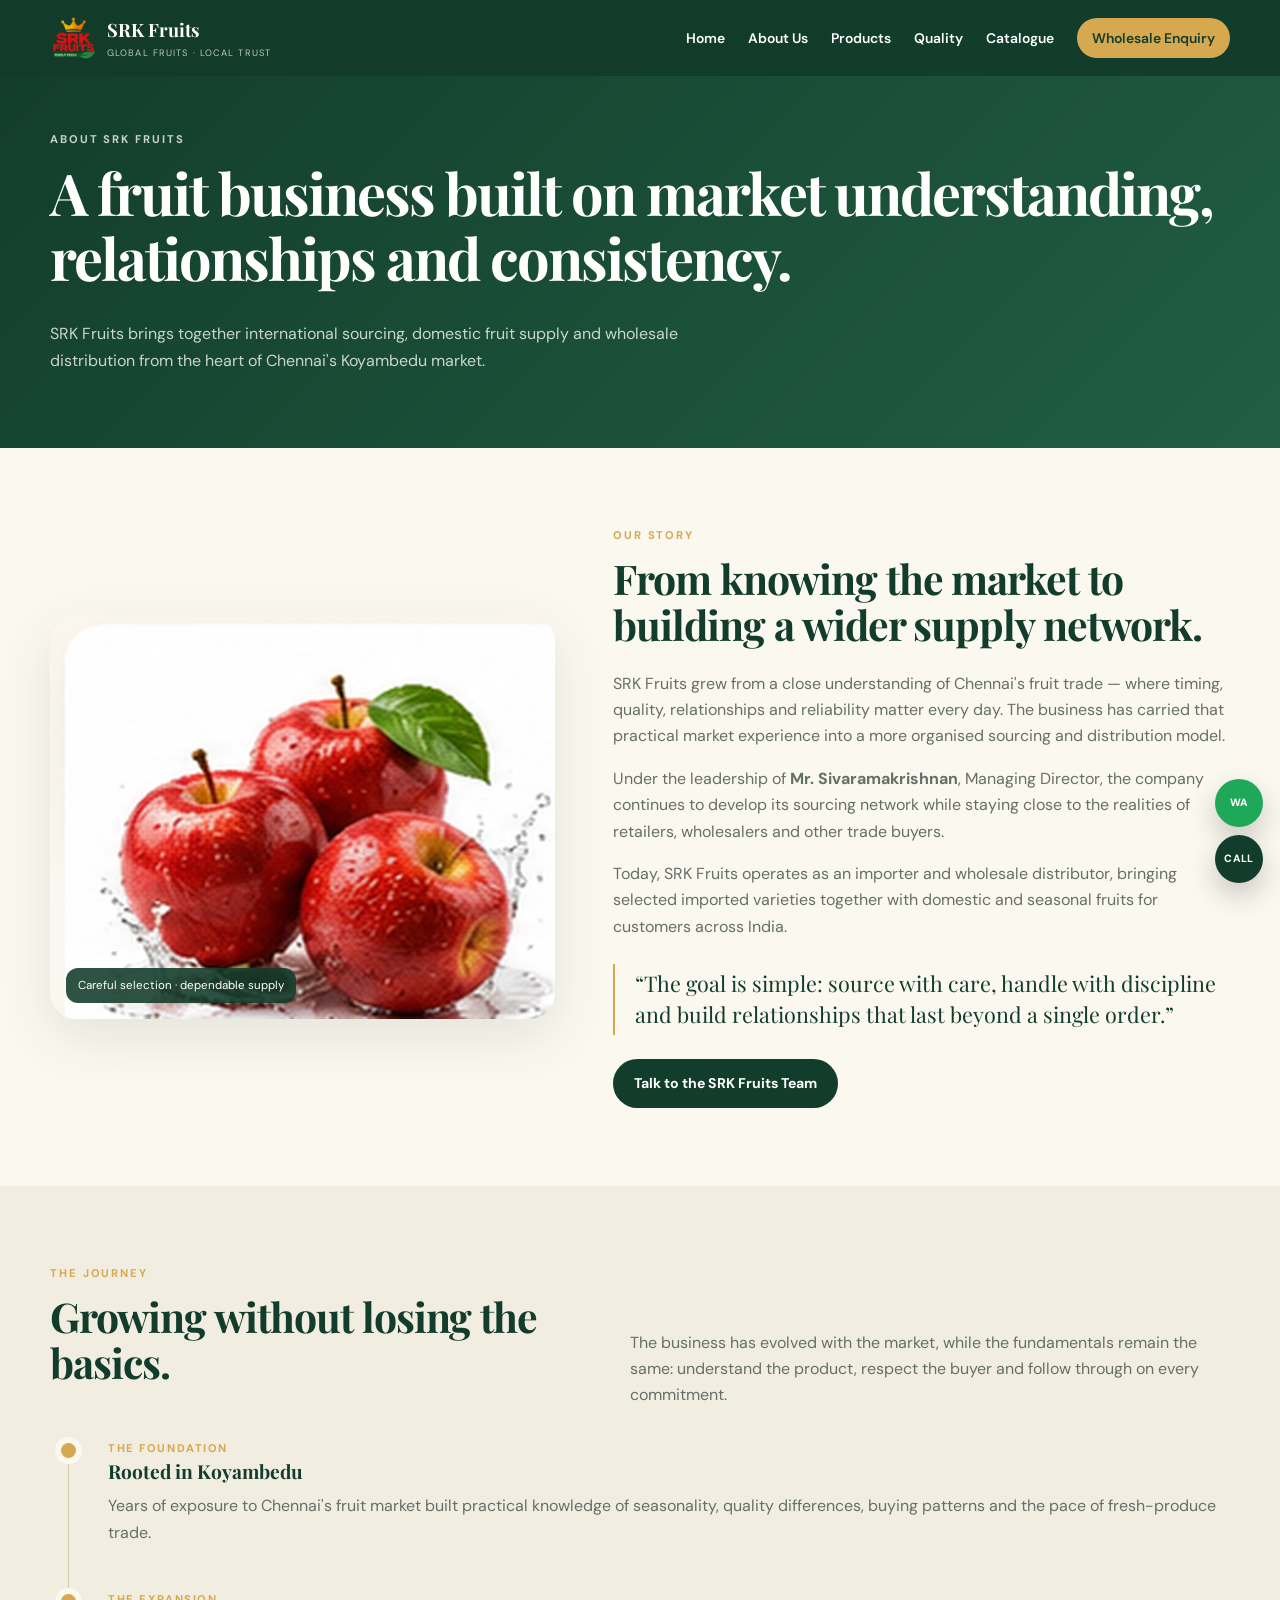
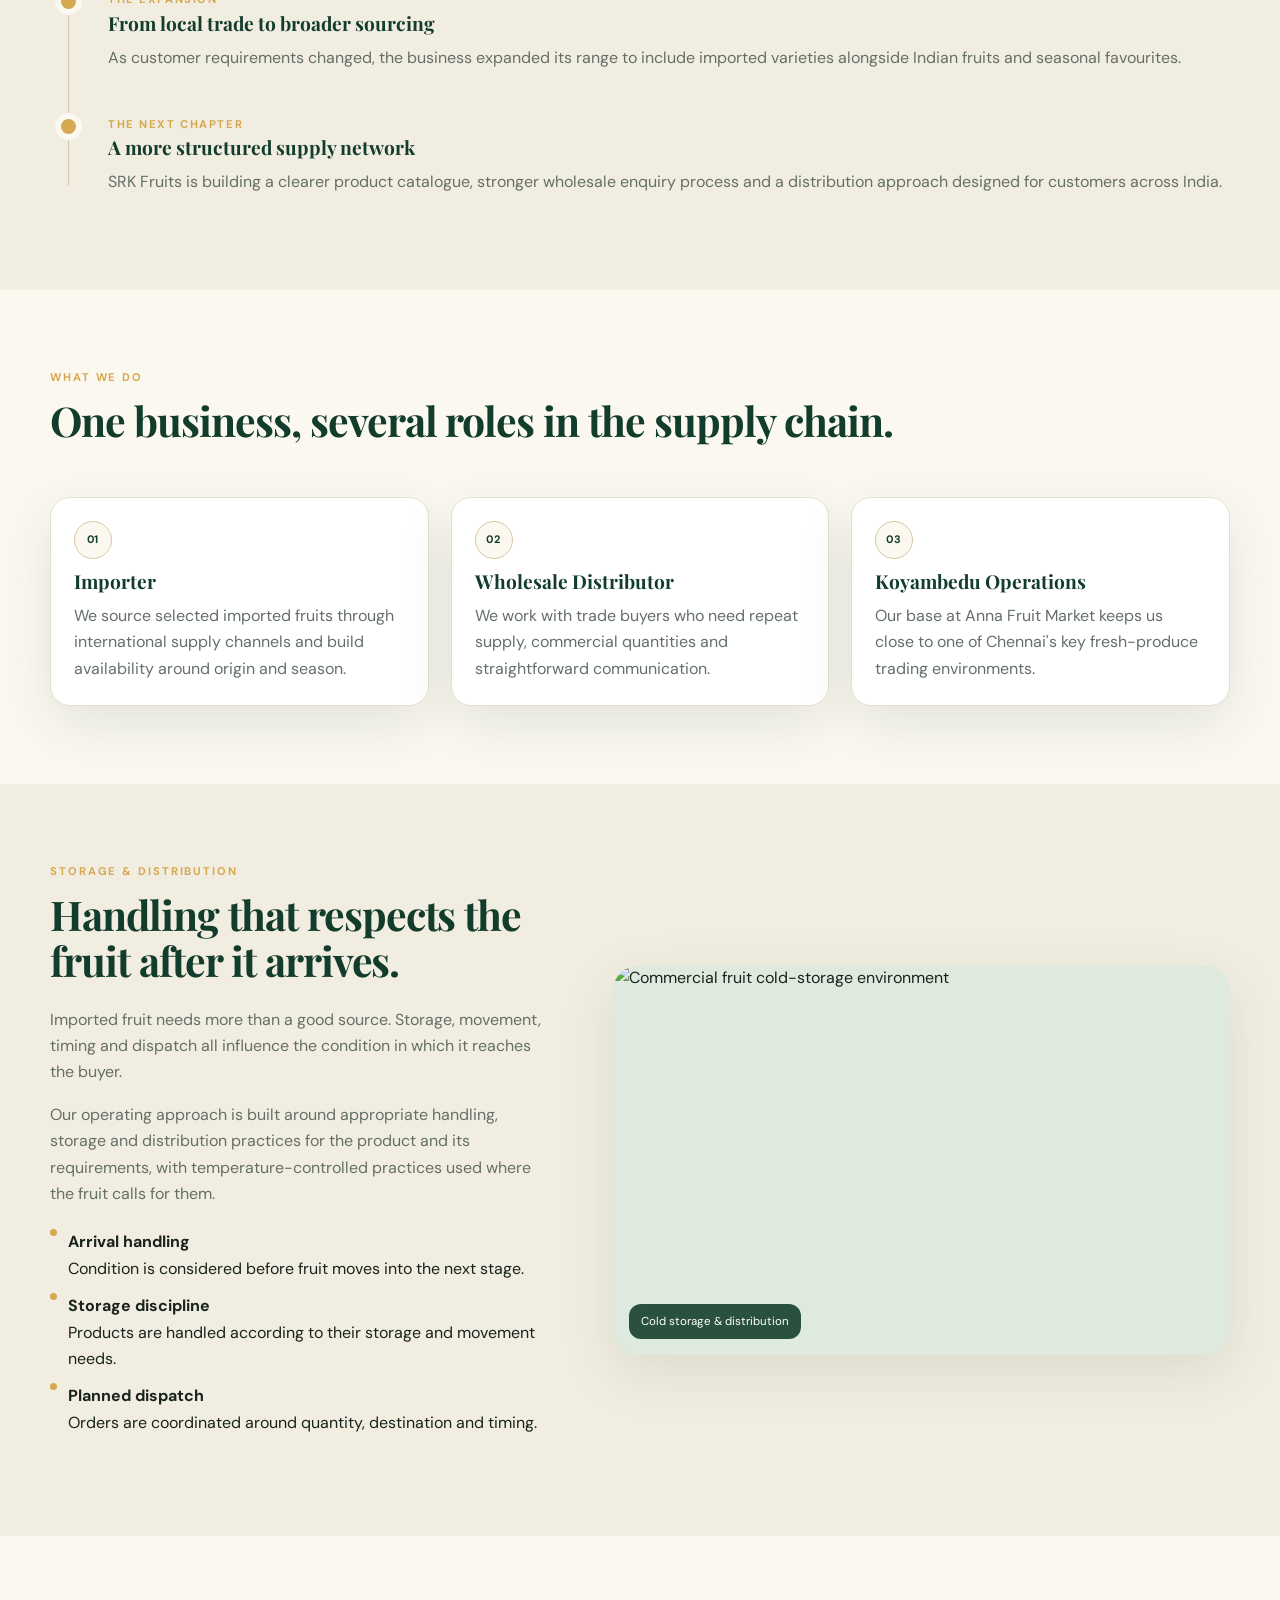
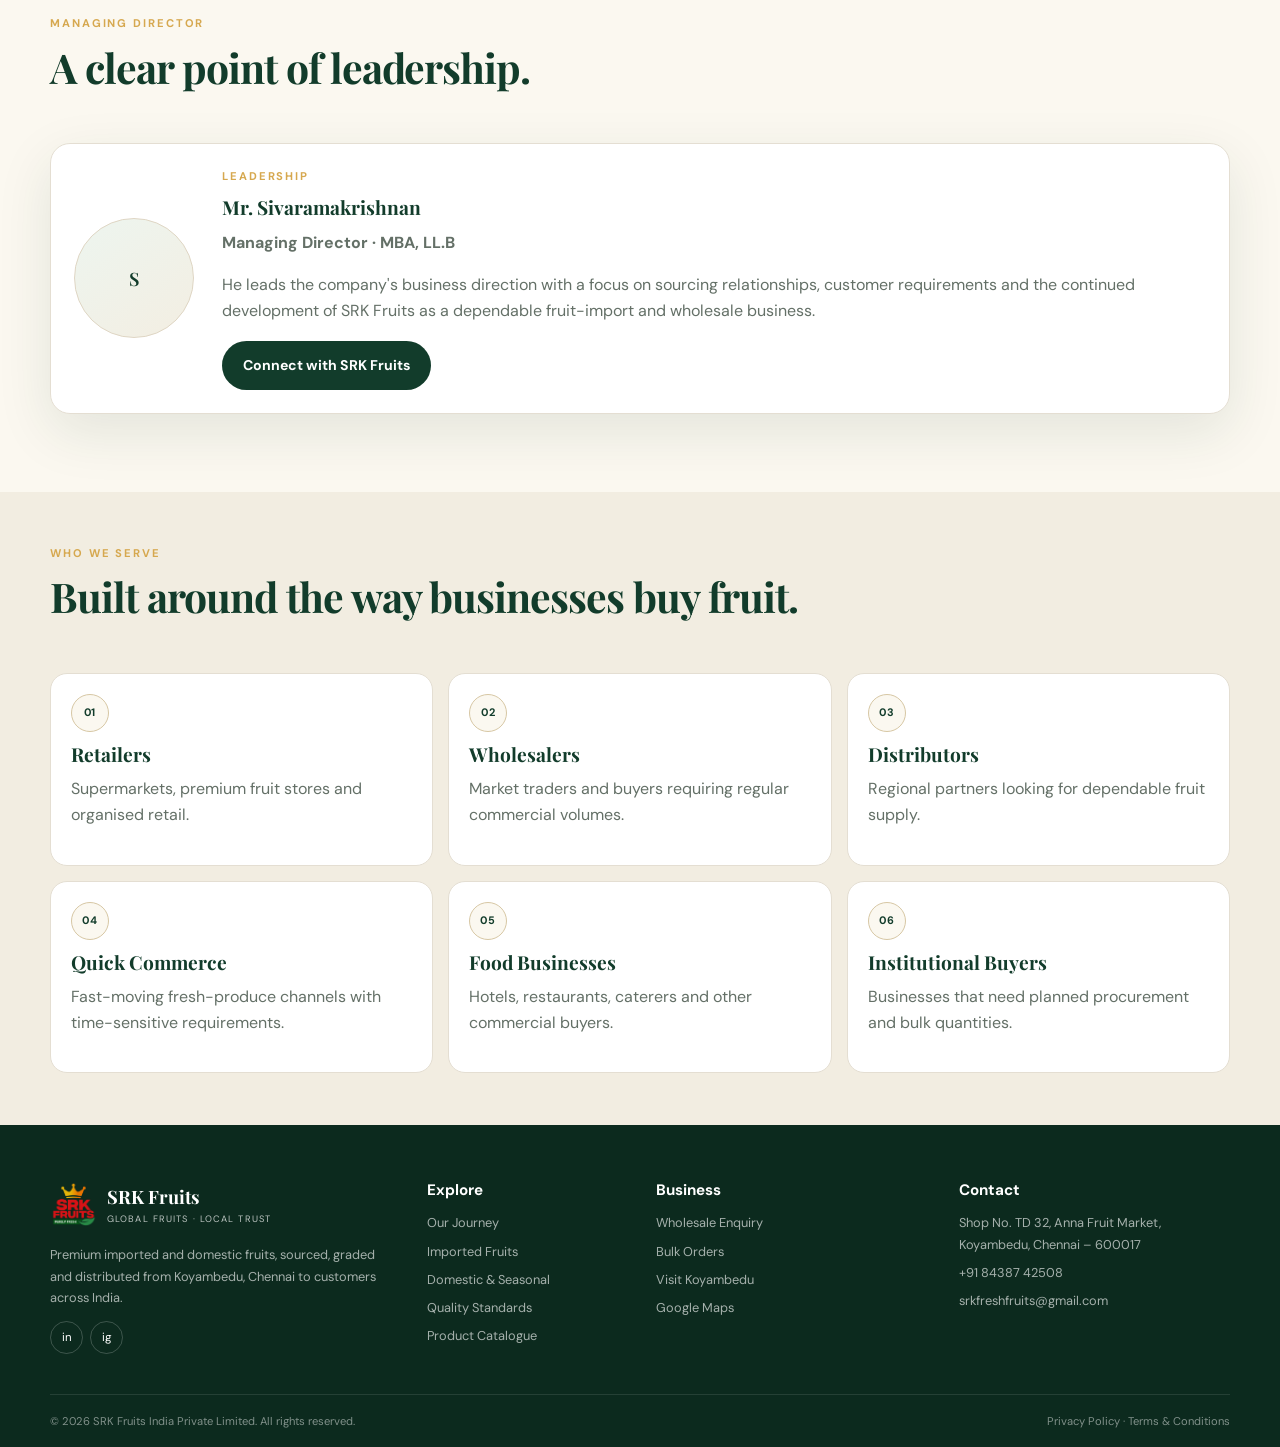
==== about.html @ 696b1a84 "inital commit" ====
<!doctype html><html lang="en"><head><meta charset="utf-8"><meta name="viewport" content="width=device-width,initial-scale=1"><title>About Us | SRK Fruits India</title><meta name="description" content="SRK Fruits India Private Limited — premium imported and domestic fruit importer and wholesale distributor from Koyambedu, Chennai."><link rel="stylesheet" href="css.css"></head><body>
<header class="header" id="header">
 <div class="container nav">
  <a class="logo" href="index.html"><img src="assets/srk_logo.png" alt="SRK Fruits India logo"><div><strong>SRK Fruits</strong><span>Global Fruits · Local Trust</span></div></a>
  <button class="menu" id="menu" aria-label="Open menu">MENU</button>
  <nav class="links" id="links">
   <a href="index.html">Home</a><a href="about.html">About Us</a><a href="products.html">Products</a><a href="quality.html">Quality</a><a href="catalogue.html">Catalogue</a><a href="contact.html" class="nav-cta">Wholesale Enquiry</a>
  </nav>
 </div>
</header>
<main>
<section class="page-hero"><div class="container"><p class="eyebrow">About SRK Fruits</p><h1>A fruit business built on market understanding, relationships and consistency.</h1><p class="lead">SRK Fruits brings together international sourcing, domestic fruit supply and wholesale distribution from the heart of Chennai's Koyambedu market.</p></div></section>

<section class="section"><div class="container feature">
 <div class="photo-panel reveal"><img src="assets/products/apples.png" alt="Premium apples selected for wholesale supply" loading="lazy"><div class="photo-caption">Careful selection · dependable supply</div></div>
 <div class="reveal"><p class="eyebrow">Our story</p><h2>From knowing the market to building a wider supply network.</h2>
  <p>SRK Fruits grew from a close understanding of Chennai's fruit trade — where timing, quality, relationships and reliability matter every day. The business has carried that practical market experience into a more organised sourcing and distribution model.</p>
  <p>Under the leadership of <strong>Mr. Sivaramakrishnan</strong>, Managing Director, the company continues to develop its sourcing network while staying close to the realities of retailers, wholesalers and other trade buyers.</p>
  <p>Today, SRK Fruits operates as an importer and wholesale distributor, bringing selected imported varieties together with domestic and seasonal fruits for customers across India.</p>
  <div class="quote">“The goal is simple: source with care, handle with discipline and build relationships that last beyond a single order.”</div>
  <a class="btn btn-dark" href="contact.html">Talk to the SRK Fruits Team</a>
 </div>
</div></section>

<section class="section alt"><div class="container">
 <div class="section-head"><div><p class="eyebrow">The journey</p><h2>Growing without losing the basics.</h2></div><p class="lead">The business has evolved with the market, while the fundamentals remain the same: understand the product, respect the buyer and follow through on every commitment.</p></div>
 <div class="journey">
  <div class="journey-item reveal"><span class="journey-dot"></span><div class="journey-year">The foundation</div><h3>Rooted in Koyambedu</h3><p>Years of exposure to Chennai's fruit market built practical knowledge of seasonality, quality differences, buying patterns and the pace of fresh-produce trade.</p></div>
  <div class="journey-item reveal"><span class="journey-dot"></span><div class="journey-year">The expansion</div><h3>From local trade to broader sourcing</h3><p>As customer requirements changed, the business expanded its range to include imported varieties alongside Indian fruits and seasonal favourites.</p></div>
  <div class="journey-item reveal"><span class="journey-dot"></span><div class="journey-year">The next chapter</div><h3>A more structured supply network</h3><p>SRK Fruits is building a clearer product catalogue, stronger wholesale enquiry process and a distribution approach designed for customers across India.</p></div>
 </div>
</div></section>

<section class="section"><div class="container">
 <div class="section-head"><div><p class="eyebrow">What we do</p><h2>One business, several roles in the supply chain.</h2></div></div>
 <div class="grid grid-3">
  <div class="card card-pad reveal"><div class="icon">01</div><h3>Importer</h3><p>We source selected imported fruits through international supply channels and build availability around origin and season.</p></div>
  <div class="card card-pad reveal"><div class="icon">02</div><h3>Wholesale Distributor</h3><p>We work with trade buyers who need repeat supply, commercial quantities and straightforward communication.</p></div>
  <div class="card card-pad reveal"><div class="icon">03</div><h3>Koyambedu Operations</h3><p>Our base at Anna Fruit Market keeps us close to one of Chennai's key fresh-produce trading environments.</p></div>
 </div>
</div></section>

<section class="section alt"><div class="container feature">
 <div class="reveal"><p class="eyebrow">Storage & distribution</p><h2>Handling that respects the fruit after it arrives.</h2>
  <p>Imported fruit needs more than a good source. Storage, movement, timing and dispatch all influence the condition in which it reaches the buyer.</p>
  <p>Our operating approach is built around appropriate handling, storage and distribution practices for the product and its requirements, with temperature-controlled practices used where the fruit calls for them.</p>
  <ul class="checks"><li><b></b><span><strong>Arrival handling</strong><br>Condition is considered before fruit moves into the next stage.</span></li><li><b></b><span><strong>Storage discipline</strong><br>Products are handled according to their storage and movement needs.</span></li><li><b></b><span><strong>Planned dispatch</strong><br>Orders are coordinated around quantity, destination and timing.</span></li></ul>
 </div>
 <div class="photo-panel reveal"><img src="https://www.poscosecha.com/foto/23443/Claves%20para%20la%20gesti%C3%B3n%20de%20cargas%20mixtas%20de%20fruta%20de%20invierno%20en%20poscosecha.png" alt="Commercial fruit cold-storage environment" loading="lazy"><div class="photo-caption">Cold storage & distribution</div></div>
</div></section>

<section class="section"><div class="container">
 <div class="section-head"><div><p class="eyebrow">Managing Director</p><h2>A clear point of leadership.</h2></div></div>
 <div class="card card-pad" style="display:grid;grid-template-columns:120px 1fr;gap:28px;align-items:center">
  <div style="width:120px;height:120px;border-radius:50%;background:linear-gradient(145deg,#edf5ef,#f3eee2);display:grid;place-items:center;color:var(--green);font:600 1.15rem 'Playfair Display';border:1px solid #dfd6c4">S</div>
  <div><p class="eyebrow">Leadership</p><h3>Mr. Sivaramakrishnan</h3><p><strong>Managing Director · MBA, LL.B</strong></p><p>He leads the company's business direction with a focus on sourcing relationships, customer requirements and the continued development of SRK Fruits as a dependable fruit-import and wholesale business.</p><a class="btn btn-dark" href="contact.html">Connect with SRK Fruits</a></div>
 </div>
 </div></section>

<section class="section compact alt"><div class="container"><div class="section-head"><div><p class="eyebrow">Who we serve</p><h2>Built around the way businesses buy fruit.</h2></div></div><div class="icon-grid"><div class="icon-card reveal"><div class="icon">01</div><h3>Retailers</h3><p>Supermarkets, premium fruit stores and organised retail.</p></div><div class="icon-card reveal"><div class="icon">02</div><h3>Wholesalers</h3><p>Market traders and buyers requiring regular commercial volumes.</p></div><div class="icon-card reveal"><div class="icon">03</div><h3>Distributors</h3><p>Regional partners looking for dependable fruit supply.</p></div><div class="icon-card reveal"><div class="icon">04</div><h3>Quick Commerce</h3><p>Fast-moving fresh-produce channels with time-sensitive requirements.</p></div><div class="icon-card reveal"><div class="icon">05</div><h3>Food Businesses</h3><p>Hotels, restaurants, caterers and other commercial buyers.</p></div><div class="icon-card reveal"><div class="icon">06</div><h3>Institutional Buyers</h3><p>Businesses that need planned procurement and bulk quantities.</p></div></div></div></section>
</main>
<footer class="footer">
 <div class="container">
  <div class="footer-grid">
   <div><a class="logo" href="index.html"><img src="assets/srk_logo.png" alt="SRK Fruits logo"><div><strong>SRK Fruits</strong><span>Global Fruits · Local Trust</span></div></a><p style="margin-top:16px">Premium imported and domestic fruits, sourced, graded and distributed from Koyambedu, Chennai to customers across India.</p><div class="social"><a href="https://www.linkedin.com/company/srk-fruits/" target="_blank" rel="noopener">in</a><a href="https://www.instagram.com/srkfreshfruits/" target="_blank" rel="noopener">ig</a></div></div>
   <div><h4>Explore</h4><ul><li><a href="about.html">Our Journey</a></li><li><a href="products.html">Imported Fruits</a></li><li><a href="products.html#domestic">Domestic & Seasonal</a></li><li><a href="quality.html">Quality Standards</a></li><li><a href="catalogue.html">Product Catalogue</a></li></ul></div>
   <div><h4>Business</h4><ul><li><a href="contact.html">Wholesale Enquiry</a></li><li><a href="contact.html#bulk">Bulk Orders</a></li><li><a href="contact.html#location">Visit Koyambedu</a></li><li><a href="https://www.google.com/maps?q=Shop+No.+TD+32,+Anna+Fruit+Market,+Koyambedu,+Chennai+600017" target="_blank" rel="noopener">Google Maps</a></li></ul></div>
   <div><h4>Contact</h4><ul><li>Shop No. TD 32, Anna Fruit Market,<br>Koyambedu, Chennai – 600017</li><li><a href="tel:+918438742508">+91 84387 42508</a></li><li><a href="mailto:srkfreshfruits@gmail.com">srkfreshfruits@gmail.com</a></li></ul></div>
  </div>
  <div class="footer-bottom"><span>© <span id="year"></span> SRK Fruits India Private Limited. All rights reserved.</span><span><a href="privacy.html">Privacy Policy</a> · <a href="terms.html">Terms & Conditions</a></span></div>
 </div>
</footer>
<div class="float-actions"><a class="float wa" href="https://wa.me/918438742508?text=Hello%20SRK%20Fruits%2C%20I%20would%20like%20to%20make%20a%20wholesale%20enquiry." target="_blank" rel="noopener" aria-label="WhatsApp">WA</a><a class="float call" href="tel:+918438742508" aria-label="Call">CALL</a></div>

<script>
const header=document.getElementById('header'); const menu=document.getElementById('menu'); const links=document.getElementById('links');
window.addEventListener('scroll',()=>header.classList.toggle('scrolled',scrollY>20),{passive:true});
menu?.addEventListener('click',()=>links.classList.toggle('open'));
document.querySelectorAll('.reveal').forEach(el=>{const o=new IntersectionObserver(es=>es.forEach(e=>{if(e.isIntersecting){e.target.classList.add('show');o.unobserve(e.target)}}),{threshold:.12});o.observe(el)});
document.getElementById('year').textContent=new Date().getFullYear();
</script>
</body></html>
---- css.css ----
@import url('https://fonts.googleapis.com/css2?family=DM+Sans:wght@400;500;600;700&family=Playfair+Display:wght@500;600;700&display=swap');

:root{
 --green:#123c2b;--green-2:#1d5b3f;--green-3:#2e7d58;--gold:#d6a84f;--gold-2:#f0cc7a;
 --cream:#fbf8f0;--cream-2:#f2ede1;--ink:#17231c;--muted:#647067;--white:#fff;--line:#e4ded2;
 --shadow:0 18px 55px rgba(18,60,43,.10);--radius:20px;--max:1180px
}
*{box-sizing:border-box}html{scroll-behavior:smooth}body{margin:0;background:var(--cream);color:var(--ink);font-family:"DM Sans",system-ui,sans-serif;line-height:1.65;overflow-x:hidden}
main{animation:pageIn .65s ease both}body:before{content:"";position:fixed;inset:0;pointer-events:none;opacity:.035;background-image:radial-gradient(#123c2b .6px,transparent .6px);background-size:16px 16px;z-index:-1}
img{max-width:100%;display:block}a{text-decoration:none;color:inherit}.container{width:min(var(--max),calc(100% - 40px));margin:auto}
/* Type is intentionally restrained for a more premium, editorial look. */
h1,h2,h3,h4{font-family:"Playfair Display",Georgia,serif;line-height:1.12;color:var(--green);margin:0 0 .55em}
h1{font-size:clamp(2.45rem,5vw,4.35rem);letter-spacing:-.035em}h2{font-size:clamp(1.85rem,3.2vw,2.65rem);letter-spacing:-.025em}h3{font-size:1.2rem}p{margin:.2em 0 1em;color:var(--muted)}
.eyebrow{text-transform:uppercase;letter-spacing:.17em;font-size:.7rem;font-weight:700;color:var(--gold);margin:0 0 .75rem}.section{padding:78px 0}.section.compact{padding:52px 0}.alt{background:var(--cream-2)}
.center{text-align:center}.lead{font-size:1rem;max-width:720px}.small{font-size:.84rem}.muted{color:var(--muted)}
.btn{display:inline-flex;align-items:center;justify-content:center;gap:8px;padding:12px 20px;border-radius:999px;font-weight:700;font-size:.88rem;border:1px solid transparent;transition:transform .25s ease,box-shadow .25s ease,background .25s ease}
.btn:hover{transform:translateY(-3px)}.btn-primary{background:var(--gold);color:#173423;box-shadow:0 12px 28px rgba(214,168,79,.2)}.btn-primary:hover{box-shadow:0 16px 32px rgba(214,168,79,.28)}.btn-dark{background:var(--green);color:#fff}.btn-outline{border-color:rgba(255,255,255,.45);color:#fff}.btn-light{background:#fff;color:var(--green);border-color:var(--line)}
.badge{display:inline-flex;align-items:center;padding:6px 10px;border-radius:999px;background:#edf5ef;color:var(--green-2);font-size:.72rem;font-weight:700}
/* Header */
.header{position:fixed;top:0;left:0;right:0;z-index:1000;background:rgba(18,60,43,.95);backdrop-filter:blur(12px);transition:background .3s,box-shadow .3s,transform .3s}.header.scrolled{background:rgba(251,248,240,.96);box-shadow:0 8px 28px rgba(0,0,0,.07)}
.nav{height:76px;display:flex;align-items:center;justify-content:space-between;gap:25px}.logo{display:flex;align-items:center;gap:9px;color:#fff}.header.scrolled .logo{color:var(--green)}.logo img{width:48px;height:48px;object-fit:contain}.logo strong{font-family:"Playfair Display";font-size:1.15rem}.logo span{display:block;font-size:.58rem;letter-spacing:.12em;text-transform:uppercase;opacity:.72}
.links{display:flex;align-items:center;gap:23px;color:#fff;font-weight:600;font-size:.87rem}.header.scrolled .links{color:var(--green)}.links a{position:relative}.links a:not(.nav-cta):after{content:"";position:absolute;left:0;right:100%;bottom:-6px;height:1.5px;background:var(--gold);transition:.25s}.links a:hover:after{right:0}.nav-cta{padding:9px 15px;border-radius:999px;background:var(--gold);color:var(--green)!important}
.menu{display:none;border:0;background:none;color:#fff;font:700 .7rem "DM Sans";letter-spacing:.12em;text-transform:uppercase;padding:8px}.header.scrolled .menu{color:var(--green)}
/* Hero */
.hero{position:relative;padding:145px 0 82px;background:linear-gradient(90deg,rgba(10,39,27,.97) 0%,rgba(10,39,27,.82) 48%,rgba(10,39,27,.38) 100%),url('https://p2.piqsels.com/preview/326/394/519/fruit-market-red-green-organic.jpg') center/cover no-repeat;min-height:610px;display:flex;align-items:center;overflow:hidden}
.hero:after{content:"";position:absolute;width:520px;height:520px;border:1px solid rgba(240,204,122,.18);border-radius:50%;right:-210px;bottom:-280px;animation:spinSlow 22s linear infinite}.hero .container{position:relative;z-index:1}.hero .eyebrow{color:var(--gold-2)}.hero h1{color:#fff;max-width:730px}.hero h1 em{color:var(--gold-2);font-style:normal}.hero p{color:rgba(255,255,255,.8);max-width:670px}.hero-actions{display:flex;gap:10px;flex-wrap:wrap;margin-top:24px}.hero-meta{display:flex;flex-wrap:wrap;gap:8px;margin-top:25px}.hero-meta span{padding:6px 10px;border:1px solid rgba(255,255,255,.18);border-radius:999px;color:#fff;font-size:.72rem}
/* Grids/cards */
.grid{display:grid;gap:22px}.grid-2{grid-template-columns:repeat(2,1fr)}.grid-3{grid-template-columns:repeat(3,1fr)}.grid-4{grid-template-columns:repeat(4,1fr)}
.card{background:#fff;border:1px solid var(--line);border-radius:var(--radius);box-shadow:var(--shadow);overflow:hidden;transition:transform .35s ease,box-shadow .35s ease}.card:hover{transform:translateY(-5px);box-shadow:0 24px 65px rgba(18,60,43,.14)}.card-pad{padding:23px}.card p:last-child{margin-bottom:0}
.section-head{display:flex;justify-content:space-between;align-items:end;gap:25px;margin-bottom:30px}.section-head .lead{margin:0;max-width:600px}
.stat-strip{background:#fff;border-bottom:1px solid var(--line)}.stats{display:grid;grid-template-columns:repeat(4,1fr);padding:23px 0}.stat{padding:7px 18px;text-align:center;border-right:1px solid var(--line)}.stat:last-child{border:0}.stat strong{display:block;font:600 1.65rem "Playfair Display";color:var(--green)}.stat span{font-size:.76rem;color:var(--muted)}
.feature{display:grid;grid-template-columns:.9fr 1.1fr;gap:58px;align-items:center}.photo-panel{min-height:390px;border-radius:26px;overflow:hidden;position:relative;background:#dfeadf;box-shadow:var(--shadow)}.photo-panel img{width:100%;height:100%;object-fit:cover;transition:transform .8s cubic-bezier(.2,.7,.2,1)}.photo-panel:hover img{transform:scale(1.045)}.photo-panel .photo-caption{position:absolute;bottom:16px;left:16px;background:rgba(18,60,43,.88);color:#fff;padding:8px 12px;border-radius:12px;font-size:.72rem}
.checks{display:grid;gap:11px;margin:22px 0;padding:0;list-style:none}.checks li{display:flex;gap:11px;align-items:flex-start}.checks b{width:7px;height:7px;border-radius:50%;background:var(--gold);display:block;flex:0 0 7px;margin-top:.55em;font-size:0}
.icon-grid{display:grid;grid-template-columns:repeat(3,1fr);gap:15px}.icon-card{padding:20px;border:1px solid var(--line);border-radius:17px;background:#fff;transition:transform .3s,box-shadow .3s,border-color .3s}.icon-card:hover{transform:translateY(-5px);box-shadow:var(--shadow);border-color:#d7c7a4}.icon{width:38px;height:38px;border-radius:50%;border:1px solid #d7c7a4;background:#fbf8f0;display:grid;place-items:center;color:var(--green);font-size:.68rem;font-weight:700;letter-spacing:.08em;margin-bottom:12px}
.split-band{background:var(--green);color:#fff}.split-band h2{color:#fff}.split-band p{color:rgba(255,255,255,.75)}
/* Products */
.product-card{background:#fff;border:1px solid var(--line);border-radius:18px;overflow:hidden;transition:transform .35s,box-shadow .35s}.product-card:hover{transform:translateY(-6px);box-shadow:var(--shadow)}.product-img{height:205px;background:#f7f3e8;display:grid;place-items:center;position:relative;overflow:hidden}.product-img img{width:100%;height:100%;object-fit:cover;transition:transform .7s}.product-card:hover .product-img img{transform:scale(1.05)}.origin{position:absolute;top:11px;left:11px;background:rgba(18,60,43,.92);color:#fff;border-radius:999px;padding:5px 8px;font-size:.65rem;font-weight:700}.product-body{padding:16px}.product-body h3{font-size:1.08rem;margin-bottom:4px}.product-meta{display:flex;justify-content:space-between;gap:10px;font-size:.72rem;color:var(--muted);margin:7px 0 12px}.filters{display:flex;gap:8px;flex-wrap:wrap;margin-bottom:22px}.filter{border:1px solid var(--line);background:#fff;border-radius:999px;padding:7px 12px;cursor:pointer;font:600 .75rem "DM Sans";color:var(--green);transition:.2s}.filter.active{background:var(--green);color:#fff;border-color:var(--green)}
.country{padding:22px;border-radius:17px;background:#fff;border:1px solid var(--line);text-align:center}.country strong{display:block;color:var(--green);font-size:.98rem}.country span{font-size:.74rem;color:var(--muted)}
.process{display:grid;grid-template-columns:repeat(5,1fr);gap:10px}.step{padding:18px;background:#fff;border:1px solid var(--line);border-radius:17px;position:relative}.step i{display:grid;place-items:center;width:31px;height:31px;border-radius:50%;background:var(--green);color:#fff;font-style:normal;font-weight:700;font-size:.72rem;margin-bottom:11px}
/* About timeline */
.journey{position:relative;margin-top:20px}.journey:before{content:"";position:absolute;left:18px;top:10px;bottom:10px;width:1px;background:#d8c9aa}.journey-item{position:relative;padding:0 0 28px 58px}.journey-item:last-child{padding-bottom:0}.journey-dot{position:absolute;left:11px;top:4px;width:15px;height:15px;border-radius:50%;background:var(--gold);box-shadow:0 0 0 6px var(--cream)}.journey-year{font-size:.7rem;letter-spacing:.14em;text-transform:uppercase;color:var(--gold);font-weight:700;margin-bottom:4px}.quote{border-left:2px solid var(--gold);padding:4px 0 4px 20px;margin:24px 0;font-family:"Playfair Display";font-size:1.35rem;line-height:1.45;color:var(--green)}
/* Forms/contact */
.page-hero{padding:130px 0 58px;background:linear-gradient(135deg,#123c2b,#215e42);color:#fff}.page-hero h1{color:#fff;font-size:clamp(2.35rem,4.5vw,3.8rem)}.page-hero p{color:rgba(255,255,255,.77);max-width:680px}.contact-grid{display:grid;grid-template-columns:.8fr 1.2fr;gap:26px}.contact-list{display:grid;gap:12px}.contact-item{padding:17px;border:1px solid var(--line);background:#fff;border-radius:15px}.contact-item b{display:block;color:var(--green);margin-bottom:3px}.form{background:#fff;border:1px solid var(--line);border-radius:22px;padding:25px;box-shadow:var(--shadow)}label{font-size:.76rem;font-weight:700;color:var(--green);display:block;margin-bottom:5px}input,select,textarea{width:100%;padding:12px 13px;border:1px solid #d8d4c9;border-radius:11px;background:#fff;font:inherit;outline:none}input:focus,select:focus,textarea:focus{border-color:var(--green-2);box-shadow:0 0 0 3px rgba(46,125,88,.1)}.field{margin-bottom:14px}.form-row{display:grid;grid-template-columns:1fr 1fr;gap:13px}.map{border:0;width:100%;height:370px;border-radius:20px;display:block}
/* Footer */
.footer{background:#0c2a1e;color:#fff;padding:55px 0 0}.footer-grid{display:grid;grid-template-columns:1.4fr .8fr 1.1fr 1.1fr;gap:32px}.footer h4{color:#fff;font:700 .95rem "DM Sans";margin-bottom:12px}.footer p,.footer li{color:rgba(255,255,255,.63);font-size:.8rem}.footer ul{list-style:none;padding:0;margin:0;display:grid;gap:7px}.footer a:hover{color:var(--gold-2)}.footer-bottom{margin-top:40px;padding:17px 0;border-top:1px solid rgba(255,255,255,.1);display:flex;justify-content:space-between;gap:15px;font-size:.7rem;color:rgba(255,255,255,.48)}.social{display:flex;gap:7px}.social a{width:33px;height:33px;border:1px solid rgba(255,255,255,.2);border-radius:50%;display:grid;place-items:center;font-size:.72rem}
.float-actions{position:fixed;right:17px;bottom:17px;z-index:900;display:grid;gap:8px}.float{width:48px;height:48px;border-radius:50%;display:grid;place-items:center;color:#fff;box-shadow:0 12px 28px rgba(0,0,0,.2);font-weight:800;font-size:.66rem;letter-spacing:.04em;transition:transform .25s}.float:hover{transform:translateY(-3px)}.wa{background:#20a85a}.call{background:var(--green)}
.notice{padding:12px 15px;border-radius:12px;background:#fff8e6;border:1px solid #efd99f;color:#6c5520;font-size:.82rem}
/* Animation system */
.reveal{opacity:0;transform:translateY(22px);transition:opacity .7s ease,transform .7s cubic-bezier(.2,.7,.2,1)}.reveal.show{opacity:1;transform:none}.reveal:nth-child(2){transition-delay:.08s}.reveal:nth-child(3){transition-delay:.16s}.reveal:nth-child(4){transition-delay:.24s}
.float-in{animation:floatIn 1s cubic-bezier(.2,.8,.2,1) both}.pulse-soft{animation:pulseSoft 3.5s ease-in-out infinite}.shine{position:relative;overflow:hidden}.shine:after{content:"";position:absolute;inset:-40% -20%;background:linear-gradient(100deg,transparent 40%,rgba(255,255,255,.16) 50%,transparent 60%);transform:translateX(-120%);animation:shine 5s ease-in-out infinite}
@keyframes pageIn{from{opacity:0}to{opacity:1}}@keyframes floatIn{from{opacity:0;transform:translateY(25px)}to{opacity:1;transform:none}}@keyframes pulseSoft{0%,100%{box-shadow:0 0 0 0 rgba(214,168,79,.18)}50%{box-shadow:0 0 0 10px rgba(214,168,79,0)}}@keyframes shine{0%,55%{transform:translateX(-120%)}75%,100%{transform:translateX(120%)}}@keyframes spinSlow{to{transform:rotate(360deg)}}
@media(max-width:900px){.links{position:absolute;top:76px;left:0;right:0;background:var(--green);display:none;flex-direction:column;align-items:stretch;padding:17px}.links.open{display:flex}.links a{padding:9px 14px}.menu{display:block}.stats,.grid-4{grid-template-columns:repeat(2,1fr)}.feature,.contact-grid{grid-template-columns:1fr}.icon-grid,.grid-3{grid-template-columns:repeat(2,1fr)}.process{grid-template-columns:repeat(2,1fr)}}
@media(max-width:600px){.container{width:min(var(--max),calc(100% - 28px))}.section{padding:58px 0}.hero{padding:125px 0 68px;min-height:650px;background-position:62% center}.hero-actions .btn{width:100%}.stats,.grid-2,.grid-3,.icon-grid,.form-row,.footer-grid,.process{grid-template-columns:1fr}.stat{border-right:0;border-bottom:1px solid var(--line);padding:14px}.stat:last-child{border-bottom:0}.section-head{display:block}.photo-panel{min-height:300px}.footer-bottom{display:block}.footer-bottom>*{display:block;margin-bottom:7px}.map{height:300px}.page-hero{padding-top:115px}}
@media(prefers-reduced-motion:reduce){*,*:before,*:after{animation:none!important;transition:none!important;scroll-behavior:auto!important}}
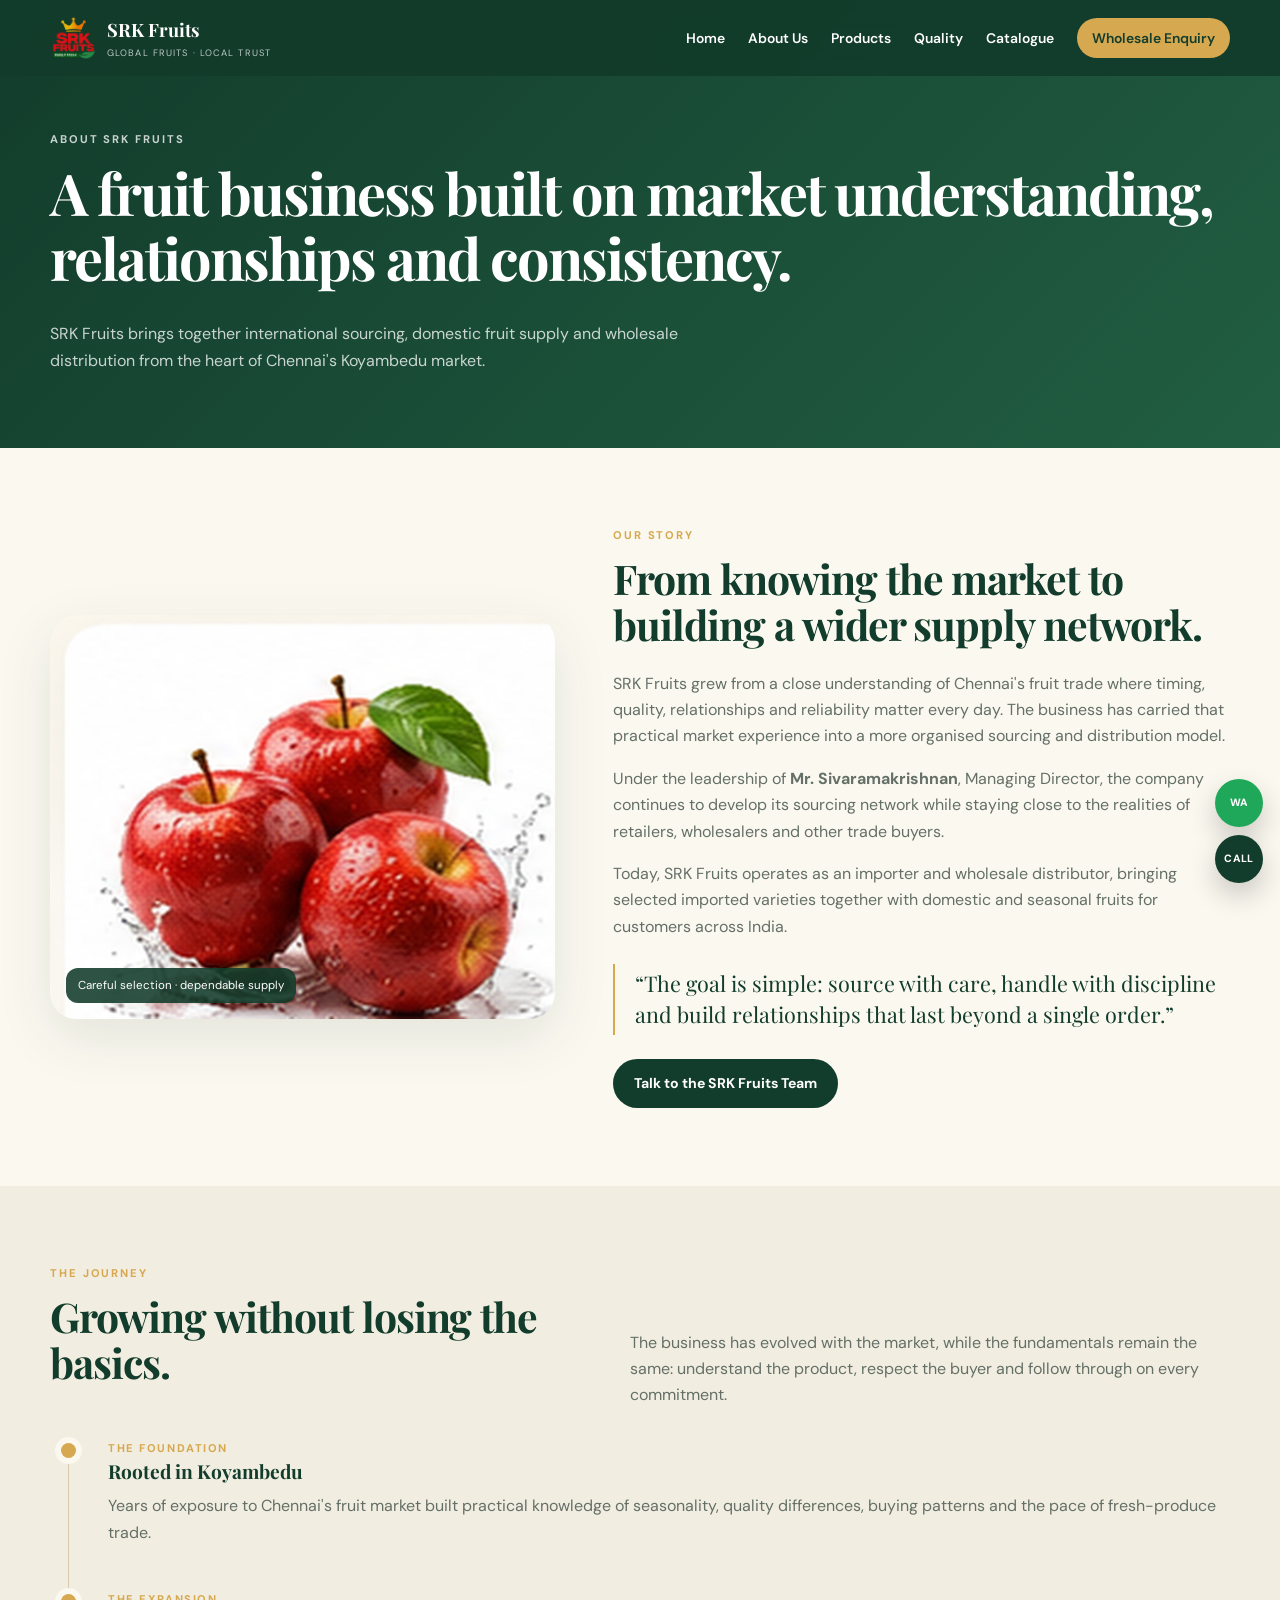
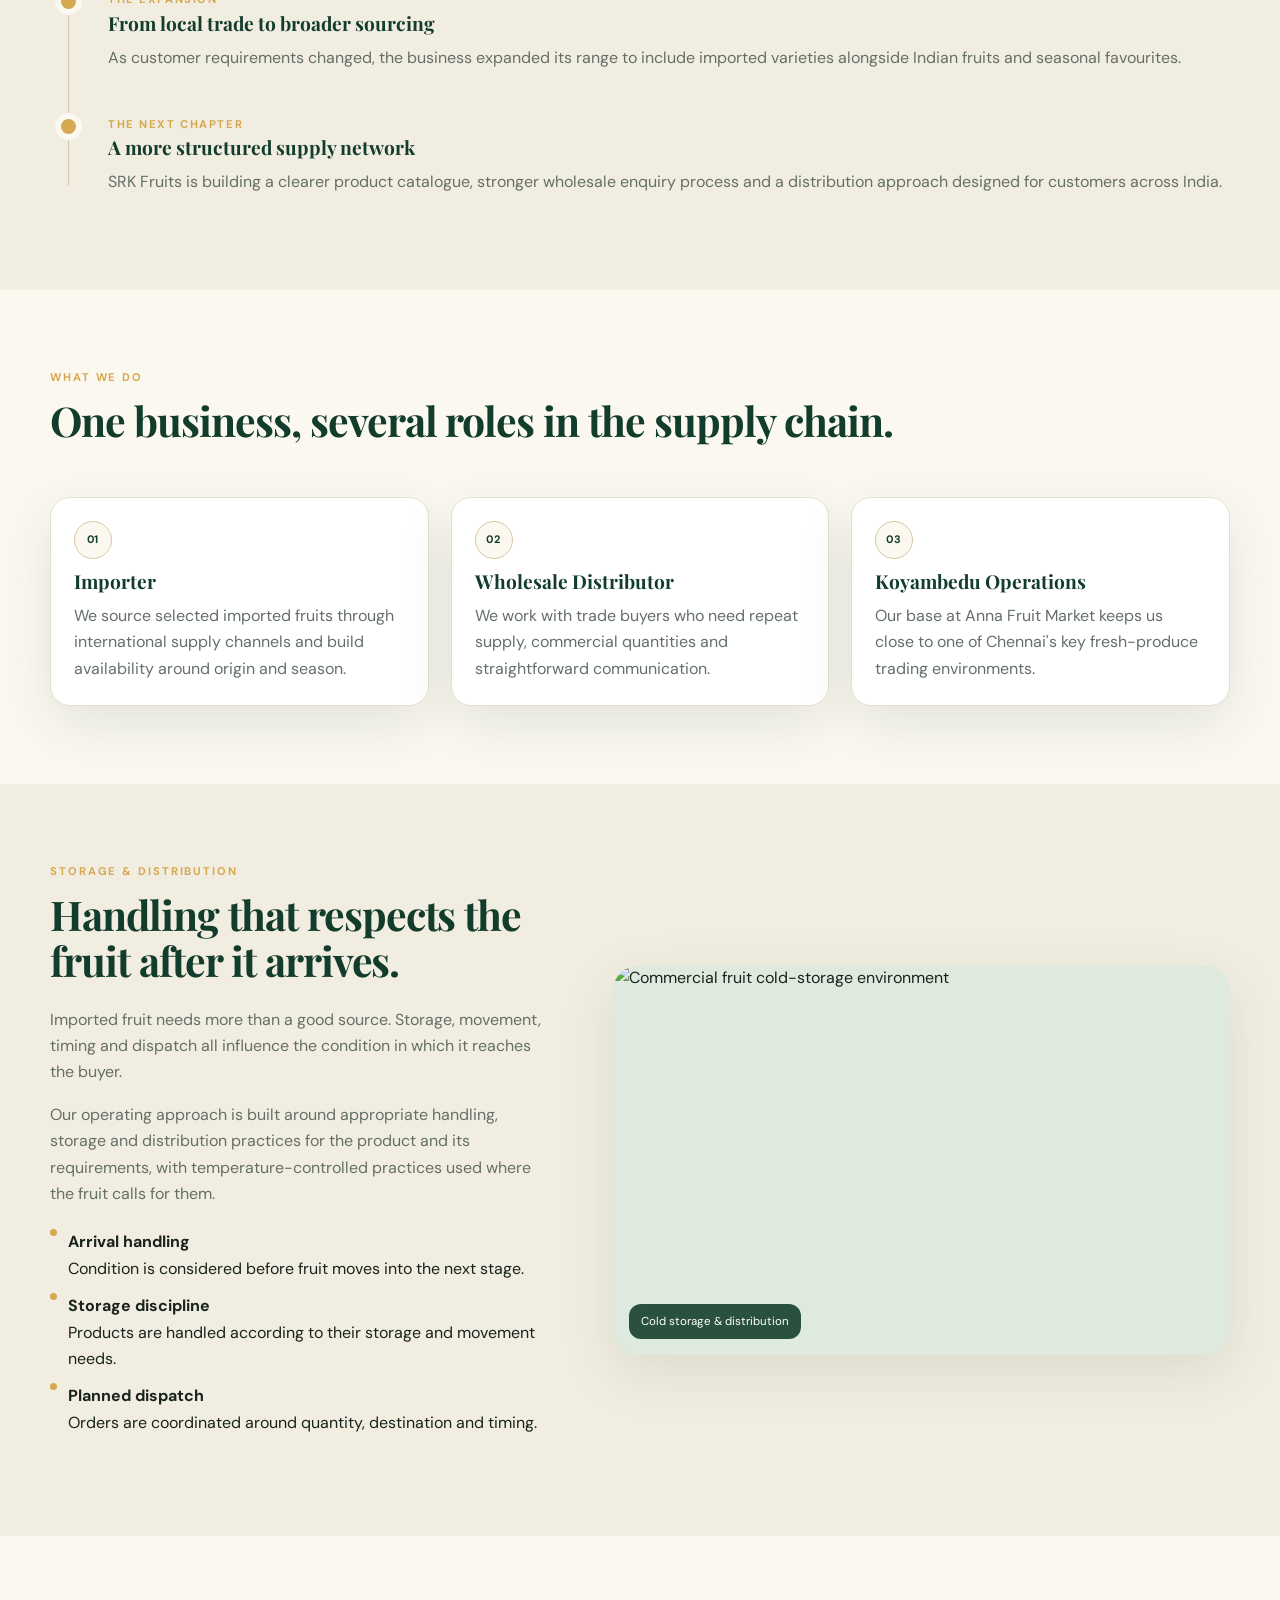
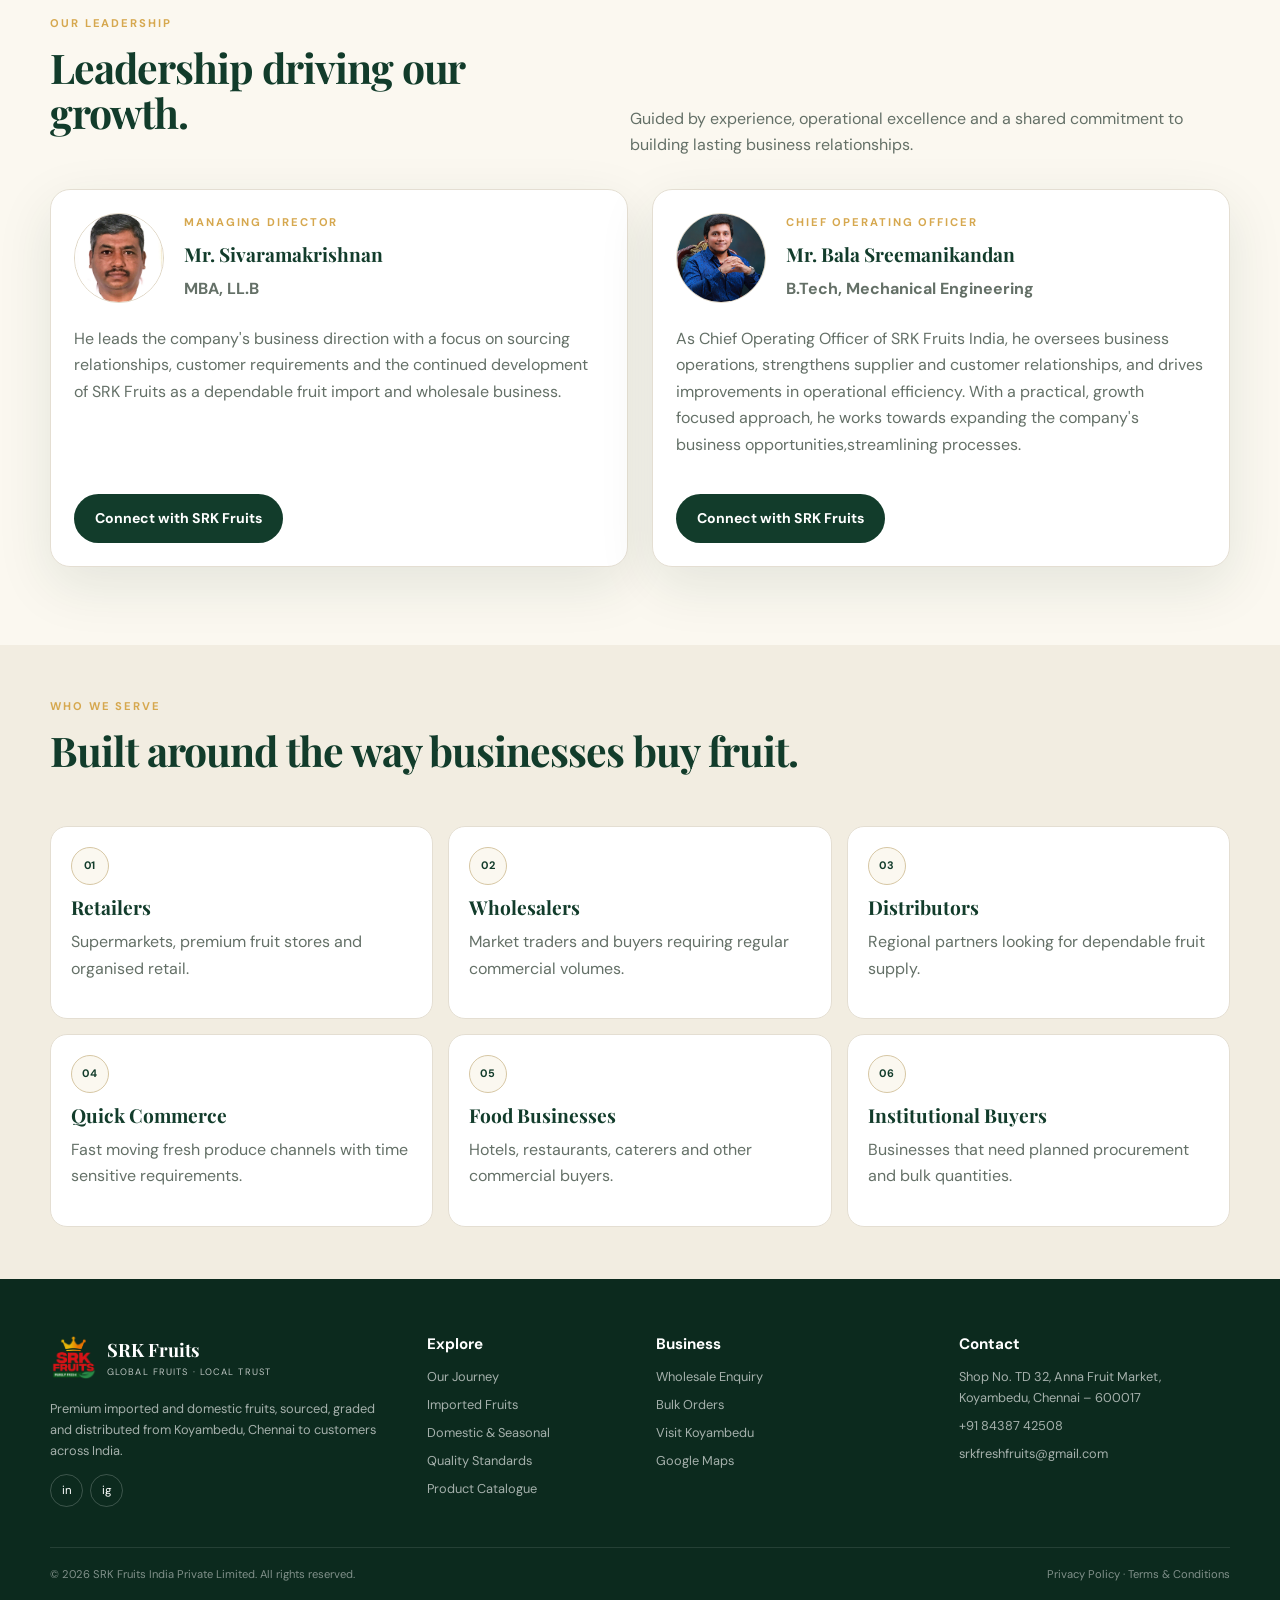
==== commit b1773135: "changes in animation and photo" ====
--- a/about.html
+++ b/about.html
@@ -1,4 +1,15 @@
-<!doctype html><html lang="en"><head><meta charset="utf-8"><meta name="viewport" content="width=device-width,initial-scale=1"><title>About Us | SRK Fruits India</title><meta name="description" content="SRK Fruits India Private Limited — premium imported and domestic fruit importer and wholesale distributor from Koyambedu, Chennai."><link rel="stylesheet" href="css.css"></head><body>
+<!doctype html><html lang="en"><head><meta charset="utf-8"><meta name="viewport" content="width=device-width,initial-scale=1"><title>About Us | SRK Fruits India</title><meta name="description" content="SRK Fruits India Private Limited — premium imported and domestic fruit importer and wholesale distributor from Koyambedu, Chennai."><link rel="stylesheet" href="css.css"></head>
+<body>
+    
+<!-- About Page Opening Animation -->
+<div class="about-opening" id="aboutOpening">
+  <div class="about-shutter about-top"></div>
+  <div class="about-shutter about-bottom"></div>
+
+  <div class="about-opening-title">
+    <span>OUR STORY · OUR JOURNEY</span>
+  </div>
+</div>
 <header class="header" id="header">
  <div class="container nav">
   <a class="logo" href="index.html"><img src="assets/srk_logo.png" alt="SRK Fruits India logo"><div><strong>SRK Fruits</strong><span>Global Fruits · Local Trust</span></div></a>
@@ -14,7 +25,7 @@
 <section class="section"><div class="container feature">
  <div class="photo-panel reveal"><img src="assets/products/apples.png" alt="Premium apples selected for wholesale supply" loading="lazy"><div class="photo-caption">Careful selection · dependable supply</div></div>
  <div class="reveal"><p class="eyebrow">Our story</p><h2>From knowing the market to building a wider supply network.</h2>
-  <p>SRK Fruits grew from a close understanding of Chennai's fruit trade — where timing, quality, relationships and reliability matter every day. The business has carried that practical market experience into a more organised sourcing and distribution model.</p>
+  <p>SRK Fruits grew from a close understanding of Chennai's fruit trade where timing, quality, relationships and reliability matter every day. The business has carried that practical market experience into a more organised sourcing and distribution model.</p>
   <p>Under the leadership of <strong>Mr. Sivaramakrishnan</strong>, Managing Director, the company continues to develop its sourcing network while staying close to the realities of retailers, wholesalers and other trade buyers.</p>
   <p>Today, SRK Fruits operates as an importer and wholesale distributor, bringing selected imported varieties together with domestic and seasonal fruits for customers across India.</p>
   <div class="quote">“The goal is simple: source with care, handle with discipline and build relationships that last beyond a single order.”</div>
@@ -49,15 +60,150 @@
  <div class="photo-panel reveal"><img src="https://www.poscosecha.com/foto/23443/Claves%20para%20la%20gesti%C3%B3n%20de%20cargas%20mixtas%20de%20fruta%20de%20invierno%20en%20poscosecha.png" alt="Commercial fruit cold-storage environment" loading="lazy"><div class="photo-caption">Cold storage & distribution</div></div>
 </div></section>
 
-<section class="section"><div class="container">
- <div class="section-head"><div><p class="eyebrow">Managing Director</p><h2>A clear point of leadership.</h2></div></div>
- <div class="card card-pad" style="display:grid;grid-template-columns:120px 1fr;gap:28px;align-items:center">
-  <div style="width:120px;height:120px;border-radius:50%;background:linear-gradient(145deg,#edf5ef,#f3eee2);display:grid;place-items:center;color:var(--green);font:600 1.15rem 'Playfair Display';border:1px solid #dfd6c4">S</div>
-  <div><p class="eyebrow">Leadership</p><h3>Mr. Sivaramakrishnan</h3><p><strong>Managing Director · MBA, LL.B</strong></p><p>He leads the company's business direction with a focus on sourcing relationships, customer requirements and the continued development of SRK Fruits as a dependable fruit-import and wholesale business.</p><a class="btn btn-dark" href="contact.html">Connect with SRK Fruits</a></div>
- </div>
- </div></section>
-
-<section class="section compact alt"><div class="container"><div class="section-head"><div><p class="eyebrow">Who we serve</p><h2>Built around the way businesses buy fruit.</h2></div></div><div class="icon-grid"><div class="icon-card reveal"><div class="icon">01</div><h3>Retailers</h3><p>Supermarkets, premium fruit stores and organised retail.</p></div><div class="icon-card reveal"><div class="icon">02</div><h3>Wholesalers</h3><p>Market traders and buyers requiring regular commercial volumes.</p></div><div class="icon-card reveal"><div class="icon">03</div><h3>Distributors</h3><p>Regional partners looking for dependable fruit supply.</p></div><div class="icon-card reveal"><div class="icon">04</div><h3>Quick Commerce</h3><p>Fast-moving fresh-produce channels with time-sensitive requirements.</p></div><div class="icon-card reveal"><div class="icon">05</div><h3>Food Businesses</h3><p>Hotels, restaurants, caterers and other commercial buyers.</p></div><div class="icon-card reveal"><div class="icon">06</div><h3>Institutional Buyers</h3><p>Businesses that need planned procurement and bulk quantities.</p></div></div></div></section>
+
+<section class="section">
+  <div class="container">
+
+    <div class="section-head">
+      <div>
+        <p class="eyebrow">Our Leadership</p>
+        <h2>Leadership driving our growth.</h2>
+      </div>
+      <p class="lead">
+        Guided by experience, operational excellence and a shared
+        commitment to building lasting business relationships.
+      </p>
+    </div>
+
+    <div style="
+      display: grid;
+      grid-template-columns: repeat(auto-fit, minmax(300px, 1fr));
+      gap: 24px;
+      align-items: stretch;
+    ">
+
+      <!-- Managing Director -->
+      <div class="card card-pad reveal"
+           style="display: flex; flex-direction: column;">
+
+        <div style="
+          display: flex;
+          align-items: center;
+          gap: 20px;
+          margin-bottom: 20px;
+        ">
+
+<div style="
+  width: 90px;
+  height: 90px;
+  min-width: 90px;
+  border-radius: 50%;
+  overflow: hidden;
+  border: 1px solid #dfd6c4;
+">
+  <img
+    src="assets/sivaramakrishnan.jpeg"
+    alt="Mr. Sivaramakrishnan - Managing Director"
+    style="
+      width: 100%;
+      height: 130%;
+      object-fit: cover;
+      object-position: center;
+    "
+  >
+</div>
+
+          <div>
+            <p class="eyebrow">Managing Director</p>
+            <h3>Mr. Sivaramakrishnan</h3>
+            <p><strong>MBA, LL.B</strong></p>
+          </div>
+
+        </div>
+
+        <p>
+          He leads the company's business direction with a focus
+          on sourcing relationships, customer requirements and
+          the continued development of SRK Fruits as a dependable
+          fruit import and wholesale business.
+        </p>
+
+        <div style="margin-top: auto; padding-top: 20px;">
+          <a class="btn btn-dark" href="contact.html">
+            Connect with SRK Fruits
+          </a>
+        </div>
+
+      </div>
+
+
+      <!-- Chief Operating Officer -->
+      <div class="card card-pad reveal"
+           style="display: flex; flex-direction: column;">
+
+        <div style="
+          display: flex;
+          align-items: center;
+          gap: 20px;
+          margin-bottom: 20px;
+        ">
+
+<div style="
+  width: 90px;
+  height: 90px;
+  min-width: 90px;
+  border-radius: 50%;
+  overflow: hidden;
+  border: 1px solid #dfd6c4;
+">
+  <img
+    src="assets/bala_sreemanikandan.jpeg"
+    alt="Mr. Bala Sreemanikandan - Chief Operating Officer"
+    style="
+      width: 100%;
+      height: 120%;
+      object-fit: cover;
+      object-position: center;
+    "
+  >
+</div>
+
+          <div>
+            <p class="eyebrow">Chief Operating Officer</p>
+            <h3>Mr. Bala Sreemanikandan</h3>
+            <p>
+              <strong>B.Tech, Mechanical Engineering</strong>
+            </p>
+          </div>
+
+        </div>
+
+        <p>
+          As Chief Operating Officer of SRK Fruits India, he
+          oversees business operations, strengthens supplier
+          and customer relationships, and drives improvements
+          in operational efficiency. With a practical,
+          growth focused approach, he works towards expanding
+          the company's business opportunities,streamlining
+          processes.
+        </p>
+
+        <div style="margin-top: auto; padding-top: 20px;">
+          <a class="btn btn-dark" href="contact.html">
+            Connect with SRK Fruits
+          </a>
+        </div>
+
+      </div>
+
+    </div>
+
+  </div>
+</section>
+
+ 
+
+<section class="section compact alt"><div class="container"><div class="section-head"><div><p class="eyebrow">Who we serve</p><h2>Built around the way businesses buy fruit.</h2></div></div><div class="icon-grid"><div class="icon-card reveal"><div class="icon">01</div><h3>Retailers</h3><p>Supermarkets, premium fruit stores and organised retail.</p></div><div class="icon-card reveal"><div class="icon">02</div><h3>Wholesalers</h3><p>Market traders and buyers requiring regular commercial volumes.</p></div><div class="icon-card reveal"><div class="icon">03</div><h3>Distributors</h3><p>Regional partners looking for dependable fruit supply.</p></div><div class="icon-card reveal"><div class="icon">04</div><h3>Quick Commerce</h3><p>Fast moving fresh produce channels with time sensitive requirements.</p></div><div class="icon-card reveal"><div class="icon">05</div><h3>Food Businesses</h3><p>Hotels, restaurants, caterers and other commercial buyers.</p></div><div class="icon-card reveal"><div class="icon">06</div><h3>Institutional Buyers</h3><p>Businesses that need planned procurement and bulk quantities.</p></div></div></div></section>
 </main>
 <footer class="footer">
  <div class="container">
@@ -78,5 +224,21 @@
 menu?.addEventListener('click',()=>links.classList.toggle('open'));
 document.querySelectorAll('.reveal').forEach(el=>{const o=new IntersectionObserver(es=>es.forEach(e=>{if(e.isIntersecting){e.target.classList.add('show');o.unobserve(e.target)}}),{threshold:.12});o.observe(el)});
 document.getElementById('year').textContent=new Date().getFullYear();
+
+/* About Page Opening Animation */
+
+window.addEventListener('load', function () {
+    const opening = document.getElementById('aboutOpening');
+
+    if (!opening) return;
+
+    setTimeout(() => {
+        opening.classList.add('open');
+    }, 500);
+
+    setTimeout(() => {
+        opening.classList.add('finished');
+    }, 2100);
+});
 </script>
 </body></html>
--- a/css.css
+++ b/css.css
@@ -52,3 +52,299 @@
 @media(max-width:900px){.links{position:absolute;top:76px;left:0;right:0;background:var(--green);display:none;flex-direction:column;align-items:stretch;padding:17px}.links.open{display:flex}.links a{padding:9px 14px}.menu{display:block}.stats,.grid-4{grid-template-columns:repeat(2,1fr)}.feature,.contact-grid{grid-template-columns:1fr}.icon-grid,.grid-3{grid-template-columns:repeat(2,1fr)}.process{grid-template-columns:repeat(2,1fr)}}
 @media(max-width:600px){.container{width:min(var(--max),calc(100% - 28px))}.section{padding:58px 0}.hero{padding:125px 0 68px;min-height:650px;background-position:62% center}.hero-actions .btn{width:100%}.stats,.grid-2,.grid-3,.icon-grid,.form-row,.footer-grid,.process{grid-template-columns:1fr}.stat{border-right:0;border-bottom:1px solid var(--line);padding:14px}.stat:last-child{border-bottom:0}.section-head{display:block}.photo-panel{min-height:300px}.footer-bottom{display:block}.footer-bottom>*{display:block;margin-bottom:7px}.map{height:300px}.page-hero{padding-top:115px}}
 @media(prefers-reduced-motion:reduce){*,*:before,*:after{animation:none!important;transition:none!important;scroll-behavior:auto!important}}
+
+
+
+
+/* Interactive How We Work Bulbs */
+
+.process .step {
+    transition: opacity 0.4s ease,
+                transform 0.4s ease;
+}
+
+.process-bulb {
+    width: 65px;
+    height: 65px;
+    border-radius: 50%;
+    border: 1px solid #d8d8d0;
+    background: #e9e9e5;
+    filter: grayscale(1);
+    opacity: 0.45;
+    font-size: 30px;
+    cursor: pointer;
+    display: grid;
+    place-items: center;
+    margin-bottom: 20px;
+    transition: all 0.4s ease;
+}
+
+.process-bulb:hover {
+    transform: scale(1.08);
+}
+
+/* Bright bulb after clicking */
+
+.process-bulb.active {
+    background: #fff5c2;
+    border-color: #e4b52e;
+    filter: grayscale(0);
+    opacity: 1;
+    box-shadow: 0 0 25px rgba(255, 193, 7, 0.45);
+}
+
+/* Dim content before activation */
+
+.process-content {
+    opacity: 0.35;
+    filter: blur(1px);
+    transition: opacity 0.4s ease,
+                filter 0.4s ease;
+}
+
+/* Bright content after activation */
+
+.step.activated .process-content {
+    opacity: 1;
+    filter: blur(0);
+}
+
+.step.activated h3 {
+    color: var(--green);
+}
+
+/* Keyboard focus */
+
+.process-bulb:focus-visible {
+    outline: 3px solid #d5a623;
+    outline-offset: 4px;
+}
+
+
+
+/* =================================
+   HOME PAGE OPENING ANIMATIONS
+================================= */
+
+/* Initial hidden state */
+.reveal {
+    opacity: 0;
+    transform: translateY(35px);
+    transition:
+        opacity 0.9s ease,
+        transform 0.9s cubic-bezier(0.22, 1, 0.36, 1);
+}
+
+/* Visible state */
+.reveal.show {
+    opacity: 1;
+    transform: translateY(0);
+}
+
+/* Hero animation */
+.hero h1 {
+    animation: heroFadeUp 1s ease forwards;
+}
+
+.hero .lead {
+    animation: heroFadeUp 1s ease 0.2s both;
+}
+
+.hero-actions {
+    animation: heroFadeUp 1s ease 0.4s both;
+}
+
+.hero-meta {
+    animation: heroFadeUp 1s ease 0.6s both;
+}
+
+/* Hero movement */
+@keyframes heroFadeUp {
+    from {
+        opacity: 0;
+        transform: translateY(35px);
+    }
+
+    to {
+        opacity: 1;
+        transform: translateY(0);
+    }
+}
+
+/* Feature image opening animation */
+.float-in {
+    opacity: 0;
+    transform: translateX(-40px);
+    transition:
+        opacity 1s ease,
+        transform 1s ease;
+}
+
+.float-in.show {
+    opacity: 1;
+    transform: translateX(0);
+}
+
+/* Respect reduced-motion preferences */
+@media (prefers-reduced-motion: reduce) {
+    .reveal,
+    .float-in,
+    .hero h1,
+    .hero .lead,
+    .hero-actions,
+    .hero-meta {
+        animation: none;
+        transition: none;
+        opacity: 1;
+        transform: none;
+    }
+}
+
+
+
+/* Window Opening Effect */
+
+.window-opening {
+    position: fixed;
+    inset: 0;
+    z-index: 99999;
+    display: flex;
+    pointer-events: none;
+}
+
+.window-panel {
+    width: 50%;
+    height: 100%;
+    background: #10412f;
+    transition: transform 1.5s cubic-bezier(.77, 0, .18, 1);
+}
+
+.window-left {
+    transform-origin: left;
+}
+
+.window-right {
+    transform-origin: right;
+}
+
+/* Center title */
+
+.window-title {
+    position: absolute;
+    top: 50%;
+    left: 50%;
+    transform: translate(-50%, -50%);
+    color: #f5f2e8;
+    font-family: 'Playfair Display', serif;
+    font-size: clamp(25px, 5vw, 55px);
+    font-weight: bold;
+    letter-spacing: 8px;
+    white-space: nowrap;
+    opacity: 1;
+    transition: opacity 0.4s ease;
+}
+
+/* Open the two panels */
+
+.window-opening.open .window-left {
+    transform: translateX(-100%);
+}
+
+.window-opening.open .window-right {
+    transform: translateX(100%);
+}
+
+.window-opening.open .window-title {
+    opacity: 0;
+}
+
+/* Hide after animation */
+
+.window-opening.finished {
+    display: none;
+}
+
+/* Accessibility */
+
+@media (prefers-reduced-motion: reduce) {
+    .window-panel {
+        transition-duration: 0.1s;
+    }
+}
+
+
+/* About Page - Orchard Gate Opening */
+
+.about-opening {
+    position: fixed;
+    inset: 0;
+    z-index: 99999;
+    pointer-events: none;
+}
+
+.about-shutter {
+    position: absolute;
+    left: 0;
+    width: 100%;
+    height: 50%;
+    background: #10412f;
+    transition: transform 1.4s cubic-bezier(.77, 0, .18, 1);
+}
+
+.about-top {
+    top: 0;
+}
+
+.about-bottom {
+    bottom: 0;
+}
+
+/* Center title */
+
+.about-opening-title {
+    position: absolute;
+    top: 50%;
+    left: 50%;
+    transform: translate(-50%, -50%);
+    text-align: center;
+    color: #f5e8bd;
+    width: 100%;
+    transition: opacity 0.4s ease;
+}
+
+.about-opening-title span {
+    font-family: 'Playfair Display', serif;
+    font-size: clamp(28px, 5vw, 56px);
+    letter-spacing: 7px;
+    font-weight: bold;
+}
+
+.about-opening-title p {
+    font-size: 11px;
+    letter-spacing: 4px;
+    margin-top: 15px;
+}
+
+/* Open vertically */
+
+.about-opening.open .about-top {
+    transform: translateY(-100%);
+}
+
+.about-opening.open .about-bottom {
+    transform: translateY(100%);
+}
+
+.about-opening.open .about-opening-title {
+    opacity: 0;
+}
+
+.about-opening.finished {
+    display: none;
+}
+
+@media (prefers-reduced-motion: reduce) {
+    .about-shutter {
+        transition-duration: 0.1s;
+    }
+}
